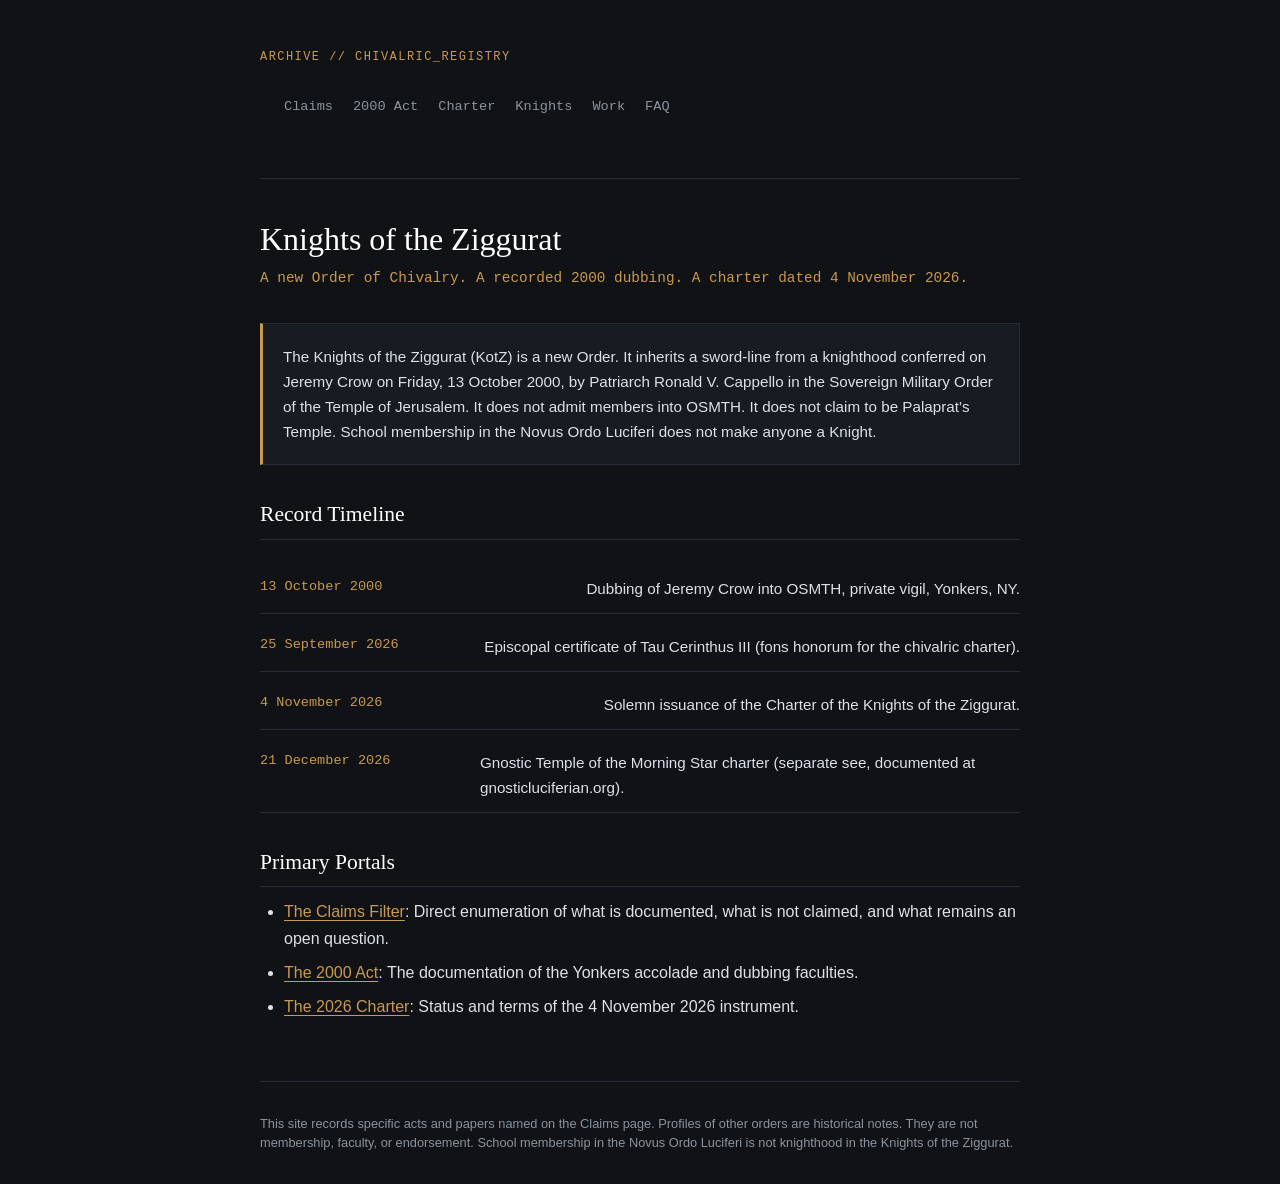
==== index.html @ 362309bc "Create index.html" ====
<!DOCTYPE html>
<html lang="en">
<head>
  <meta charset="UTF-8">
  <meta name="viewport" content="width=device-width, initial-scale=1.0">
  <title>Knights of the Ziggurat | Chivalric Registry</title>
  <meta name="description" content="This site records a knighthood conferred on 13 October 2000 and a new chivalric charter dated 4 November 2026. It does not claim membership in the orders named in the history notes.">
  <link rel="stylesheet" href="styles.css">
</head>
<body>
  <div class="site-wrap">
    <header>
      <div class="header-top">
        <span class="console-tag">ARCHIVE // CHIVALRIC_REGISTRY</span>
      </div>
      <nav>
        <ul>
          <li><a href="claims.html">Claims</a></li>
          <li><a href="2000.html">2000 Act</a></li>
          <li><a href="charter.html">Charter</a></li>
          <li><a href="knights.html">Knights</a></li>
          <li><a href="work.html">Work</a></li>
          <li><a href="faq.html">FAQ</a></li>
        </ul>
      </nav>
    </header>

    <main>
      <h1>Knights of the Ziggurat</h1>
      <div class="lead-subtitle">A new Order of Chivalry. A recorded 2000 dubbing. A charter dated 4 November 2026.</div>

      <div class="notice-box">
        <p>The Knights of the Ziggurat (KotZ) is a new Order. It inherits a sword-line from a knighthood conferred on Jeremy Crow on Friday, 13 October 2000, by Patriarch Ronald V. Cappello in the Sovereign Military Order of the Temple of Jerusalem. It does not admit members into OSMTH. It does not claim to be Palaprat’s Temple. School membership in the Novus Ordo Luciferi does not make anyone a Knight.</p>
      </div>

      <h2>Record Timeline</h2>
      <ul class="timeline-list">
        <li>
          <span class="timeline-date">13 October 2000</span>
          <span class="timeline-desc">Dubbing of Jeremy Crow into OSMTH, private vigil, Yonkers, NY.</span>
        </li>
        <li>
          <span class="timeline-date">25 September 2026</span>
          <span class="timeline-desc">Episcopal certificate of Tau Cerinthus III (fons honorum for the chivalric charter).</span>
        </li>
        <li>
          <span class="timeline-date">4 November 2026</span>
          <span class="timeline-desc">Solemn issuance of the Charter of the Knights of the Ziggurat.</span>
        </li>
        <li>
          <span class="timeline-date">21 December 2026</span>
          <span class="timeline-desc">Gnostic Temple of the Morning Star charter (separate see, documented at gnosticluciferian.org).</span>
        </li>
      </ul>

      <h2>Primary Portals</h2>
      <ul>
        <li><a href="claims.html">The Claims Filter</a>: Direct enumeration of what is documented, what is not claimed, and what remains an open question.</li>
        <li><a href="2000.html">The 2000 Act</a>: The documentation of the Yonkers accolade and dubbing faculties.</li>
        <li><a href="charter.html">The 2026 Charter</a>: Status and terms of the 4 November 2026 instrument.</li>
      </ul>
    </main>

    <footer>
      This site records specific acts and papers named on the Claims page. Profiles of other orders are historical notes. They are not membership, faculty, or endorsement. School membership in the Novus Ordo Luciferi is not knighthood in the Knights of the Ziggurat.
    </footer>
  </div>
</body>
</html>
---- styles.css ----
:root {
  --bg: #101216;
  --surface: #171b22;
  --surface-border: #272d38;
  --text-main: #dce1e8;
  --text-muted: #8b949e;
  --accent: #c99a4e; /* Antique ochre / muted gold */
  --accent-dim: #7a5e30;
  --font-mono: "JetBrains Mono", "SFMono-Regular", Menlo, Monaco, Consolas, "Liberation Mono", "Courier New", monospace;
  --font-serif: "Cardo", Georgia, "Times New Roman", serif;
  --font-sans: -apple-system, BlinkMacSystemFont, "Segoe UI", Roboto, Helvetica, Arial, sans-serif;
  --max-width: 760px;
}

* {
  box-sizing: border-box;
  margin: 0;
  padding: 0;
}

body {
  background-color: var(--bg);
  color: var(--text-main);
  font-family: var(--font-sans);
  line-height: 1.65;
  font-size: 16px;
  padding: 0 1.25rem;
  -webkit-font-smoothing: antialiased;
}

.site-wrap {
  max-width: var(--max-width);
  margin: 0 auto;
  min-height: 100vh;
  display: flex;
  flex-direction: column;
}

header {
  padding: 3rem 0 2rem;
  border-bottom: 1px solid var(--surface-border);
}

.header-top {
  display: flex;
  justify-content: space-between;
  align-items: baseline;
  margin-bottom: 1.5rem;
}

.console-tag {
  font-family: var(--font-mono);
  font-size: 0.75rem;
  text-transform: uppercase;
  letter-spacing: 0.12em;
  color: var(--accent);
}

nav ul {
  display: flex;
  flex-wrap: wrap;
  gap: 1.25rem;
  list-style: none;
}

nav a {
  font-family: var(--font-mono);
  font-size: 0.85rem;
  color: var(--text-muted);
  text-decoration: none;
  transition: color 0.15s ease;
}

nav a:hover,
nav a.active {
  color: var(--accent);
}

main {
  flex: 1;
  padding: 2.5rem 0;
}

h1 {
  font-family: var(--font-serif);
  font-weight: 400;
  font-size: 2rem;
  color: #fff;
  line-height: 1.25;
  margin-bottom: 0.5rem;
}

.lead-subtitle {
  font-family: var(--font-mono);
  font-size: 0.9rem;
  color: var(--accent);
  margin-bottom: 2rem;
}

h2 {
  font-family: var(--font-serif);
  font-weight: 400;
  font-size: 1.35rem;
  color: #fff;
  margin: 2rem 0 0.75rem;
  border-bottom: 1px solid var(--surface-border);
  padding-bottom: 0.35rem;
}

h3 {
  font-family: var(--font-mono);
  font-size: 0.95rem;
  text-transform: uppercase;
  letter-spacing: 0.08em;
  color: var(--text-main);
  margin: 1.5rem 0 0.5rem;
}

p {
  margin-bottom: 1.25rem;
}

ul, ol {
  margin-bottom: 1.25rem;
  padding-left: 1.5rem;
}

li {
  margin-bottom: 0.5rem;
}

a {
  color: var(--accent);
  text-decoration: underline;
  text-underline-offset: 3px;
}

a:hover {
  color: #fff;
}

.stamp {
  display: inline-block;
  font-family: var(--font-mono);
  font-size: 0.75rem;
  font-weight: 700;
  text-transform: uppercase;
  letter-spacing: 0.1em;
  padding: 0.25rem 0.65rem;
  border: 1px solid var(--accent);
  color: var(--accent);
  margin-bottom: 1.5rem;
}

.notice-box {
  background: var(--surface);
  border: 1px solid var(--surface-border);
  border-left: 3px solid var(--accent);
  padding: 1.25rem;
  margin: 1.5rem 0;
  font-size: 0.95rem;
}

.notice-box p:last-child {
  margin-bottom: 0;
}

.data-table {
  width: 100%;
  border-collapse: collapse;
  margin: 1.5rem 0;
  font-size: 0.9rem;
}

.data-table th,
.data-table td {
  padding: 0.75rem 0.5rem;
  text-align: left;
  border-bottom: 1px solid var(--surface-border);
}

.data-table th {
  font-family: var(--font-mono);
  font-size: 0.75rem;
  text-transform: uppercase;
  letter-spacing: 0.08em;
  color: var(--text-muted);
}

.timeline-list {
  list-style: none;
  padding-left: 0;
  margin: 1.5rem 0;
}

.timeline-list li {
  display: flex;
  flex-direction: column;
  padding: 0.75rem 0;
  border-bottom: 1px solid var(--surface-border);
}

.timeline-date {
  font-family: var(--font-mono);
  font-size: 0.85rem;
  color: var(--accent);
}

.timeline-desc {
  color: var(--text-main);
  font-size: 0.95rem;
}

footer {
  padding: 2rem 0;
  border-top: 1px solid var(--surface-border);
  font-size: 0.8rem;
  color: var(--text-muted);
  line-height: 1.5;
}

@media (min-width: 600px) {
  .timeline-list li {
    flex-direction: row;
    justify-content: space-between;
  }
  .timeline-date {
    width: 220px;
    flex-shrink: 0;
  }
}
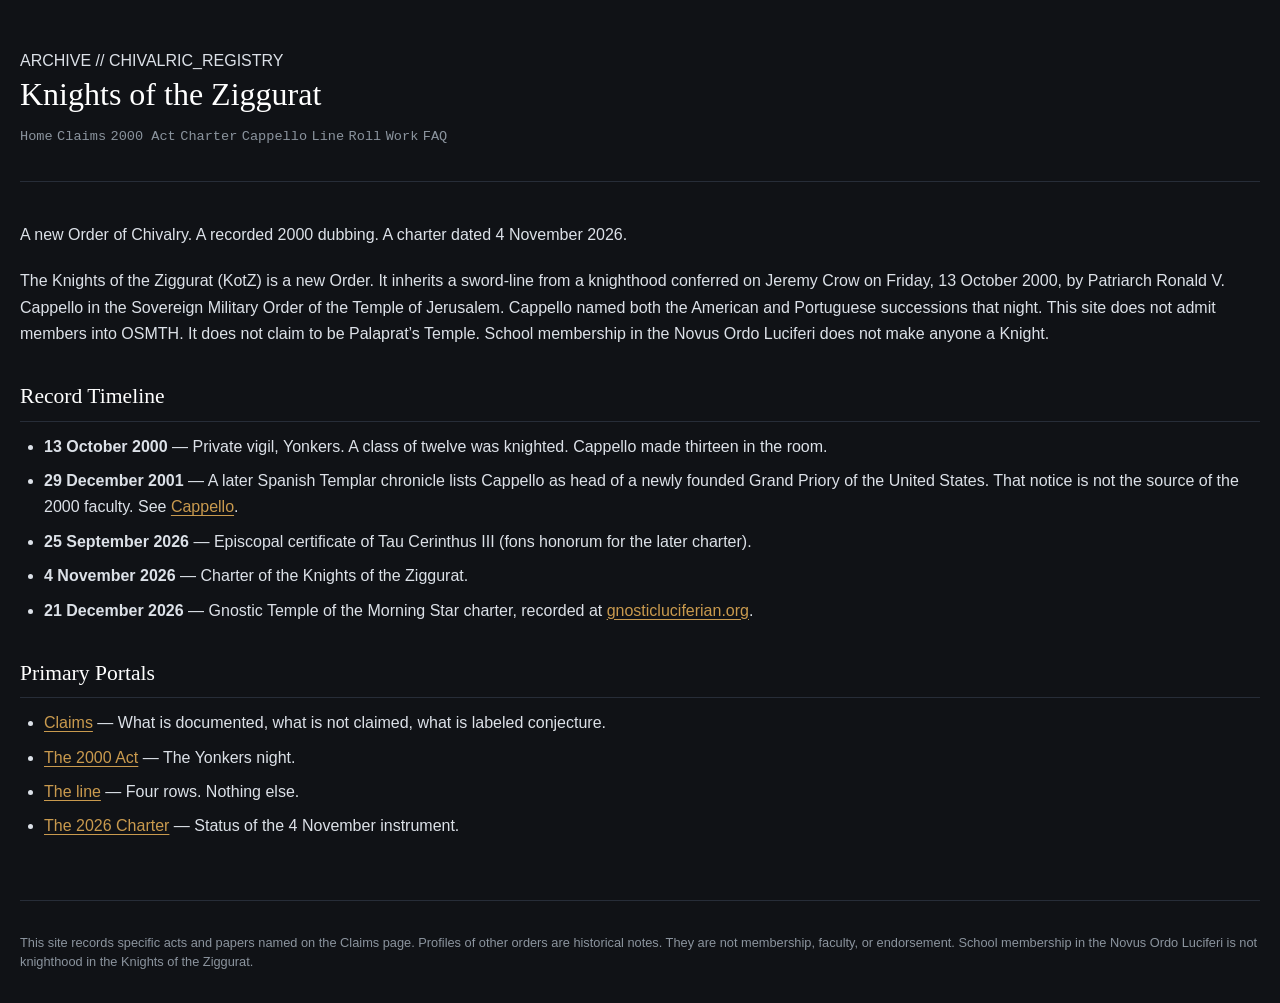
==== commit e8f8dad8: "Update index.html" ====
--- a/index.html
+++ b/index.html
@@ -1,69 +1,48 @@
 <!DOCTYPE html>
 <html lang="en">
 <head>
-  <meta charset="UTF-8">
-  <meta name="viewport" content="width=device-width, initial-scale=1.0">
+  <meta charset="utf-8">
+  <meta name="viewport" content="width=device-width, initial-scale=1">
   <title>Knights of the Ziggurat | Chivalric Registry</title>
-  <meta name="description" content="This site records a knighthood conferred on 13 October 2000 and a new chivalric charter dated 4 November 2026. It does not claim membership in the orders named in the history notes.">
   <link rel="stylesheet" href="styles.css">
 </head>
 <body>
-  <div class="site-wrap">
-    <header>
-      <div class="header-top">
-        <span class="console-tag">ARCHIVE // CHIVALRIC_REGISTRY</span>
-      </div>
-      <nav>
-        <ul>
-          <li><a href="claims.html">Claims</a></li>
-          <li><a href="2000.html">2000 Act</a></li>
-          <li><a href="charter.html">Charter</a></li>
-          <li><a href="knights.html">Knights</a></li>
-          <li><a href="work.html">Work</a></li>
-          <li><a href="faq.html">FAQ</a></li>
-        </ul>
-      </nav>
-    </header>
-
-    <main>
-      <h1>Knights of the Ziggurat</h1>
-      <div class="lead-subtitle">A new Order of Chivalry. A recorded 2000 dubbing. A charter dated 4 November 2026.</div>
-
-      <div class="notice-box">
-        <p>The Knights of the Ziggurat (KotZ) is a new Order. It inherits a sword-line from a knighthood conferred on Jeremy Crow on Friday, 13 October 2000, by Patriarch Ronald V. Cappello in the Sovereign Military Order of the Temple of Jerusalem. It does not admit members into OSMTH. It does not claim to be Palaprat’s Temple. School membership in the Novus Ordo Luciferi does not make anyone a Knight.</p>
-      </div>
-
-      <h2>Record Timeline</h2>
-      <ul class="timeline-list">
-        <li>
-          <span class="timeline-date">13 October 2000</span>
-          <span class="timeline-desc">Dubbing of Jeremy Crow into OSMTH, private vigil, Yonkers, NY.</span>
-        </li>
-        <li>
-          <span class="timeline-date">25 September 2026</span>
-          <span class="timeline-desc">Episcopal certificate of Tau Cerinthus III (fons honorum for the chivalric charter).</span>
-        </li>
-        <li>
-          <span class="timeline-date">4 November 2026</span>
-          <span class="timeline-desc">Solemn issuance of the Charter of the Knights of the Ziggurat.</span>
-        </li>
-        <li>
-          <span class="timeline-date">21 December 2026</span>
-          <span class="timeline-desc">Gnostic Temple of the Morning Star charter (separate see, documented at gnosticluciferian.org).</span>
-        </li>
-      </ul>
-
-      <h2>Primary Portals</h2>
-      <ul>
-        <li><a href="claims.html">The Claims Filter</a>: Direct enumeration of what is documented, what is not claimed, and what remains an open question.</li>
-        <li><a href="2000.html">The 2000 Act</a>: The documentation of the Yonkers accolade and dubbing faculties.</li>
-        <li><a href="charter.html">The 2026 Charter</a>: Status and terms of the 4 November 2026 instrument.</li>
-      </ul>
-    </main>
-
-    <footer>
-      This site records specific acts and papers named on the Claims page. Profiles of other orders are historical notes. They are not membership, faculty, or endorsement. School membership in the Novus Ordo Luciferi is not knighthood in the Knights of the Ziggurat.
-    </footer>
-  </div>
+<header>
+  <div class="kicker">ARCHIVE // CHIVALRIC_REGISTRY</div>
+  <h1>Knights of the Ziggurat</h1>
+  <nav>
+    <a href="index.html">Home</a>
+    <a href="claims.html">Claims</a>
+    <a href="2000.html">2000 Act</a>
+    <a href="charter.html">Charter</a>
+    <a href="cappello.html">Cappello</a>
+    <a href="line.html">Line</a>
+    <a href="knights.html">Roll</a>
+    <a href="work.html">Work</a>
+    <a href="faq.html">FAQ</a>
+  </nav>
+</header>
+<main>
+  <p class="lede">A new Order of Chivalry. A recorded 2000 dubbing. A charter dated 4 November 2026.</p>
+  <p>The Knights of the Ziggurat (KotZ) is a new Order. It inherits a sword-line from a knighthood conferred on Jeremy Crow on Friday, 13 October 2000, by Patriarch Ronald V. Cappello in the Sovereign Military Order of the Temple of Jerusalem. Cappello named both the American and Portuguese successions that night. This site does not admit members into OSMTH. It does not claim to be Palaprat’s Temple. School membership in the Novus Ordo Luciferi does not make anyone a Knight.</p>
+  <h2>Record Timeline</h2>
+  <ul>
+    <li><strong>13 October 2000</strong> — Private vigil, Yonkers. A class of twelve was knighted. Cappello made thirteen in the room.</li>
+    <li><strong>29 December 2001</strong> — A later Spanish Templar chronicle lists Cappello as head of a newly founded Grand Priory of the United States. That notice is not the source of the 2000 faculty. See <a href="cappello.html">Cappello</a>.</li>
+    <li><strong>25 September 2026</strong> — Episcopal certificate of Tau Cerinthus III (fons honorum for the later charter).</li>
+    <li><strong>4 November 2026</strong> — Charter of the Knights of the Ziggurat.</li>
+    <li><strong>21 December 2026</strong> — Gnostic Temple of the Morning Star charter, recorded at <a href="https://www.gnosticluciferian.org/">gnosticluciferian.org</a>.</li>
+  </ul>
+  <h2>Primary Portals</h2>
+  <ul>
+    <li><a href="claims.html">Claims</a> — What is documented, what is not claimed, what is labeled conjecture.</li>
+    <li><a href="2000.html">The 2000 Act</a> — The Yonkers night.</li>
+    <li><a href="line.html">The line</a> — Four rows. Nothing else.</li>
+    <li><a href="charter.html">The 2026 Charter</a> — Status of the 4 November instrument.</li>
+  </ul>
+</main>
+<footer>
+  This site records specific acts and papers named on the Claims page. Profiles of other orders are historical notes. They are not membership, faculty, or endorsement. School membership in the Novus Ordo Luciferi is not knighthood in the Knights of the Ziggurat.
+</footer>
 </body>
 </html>
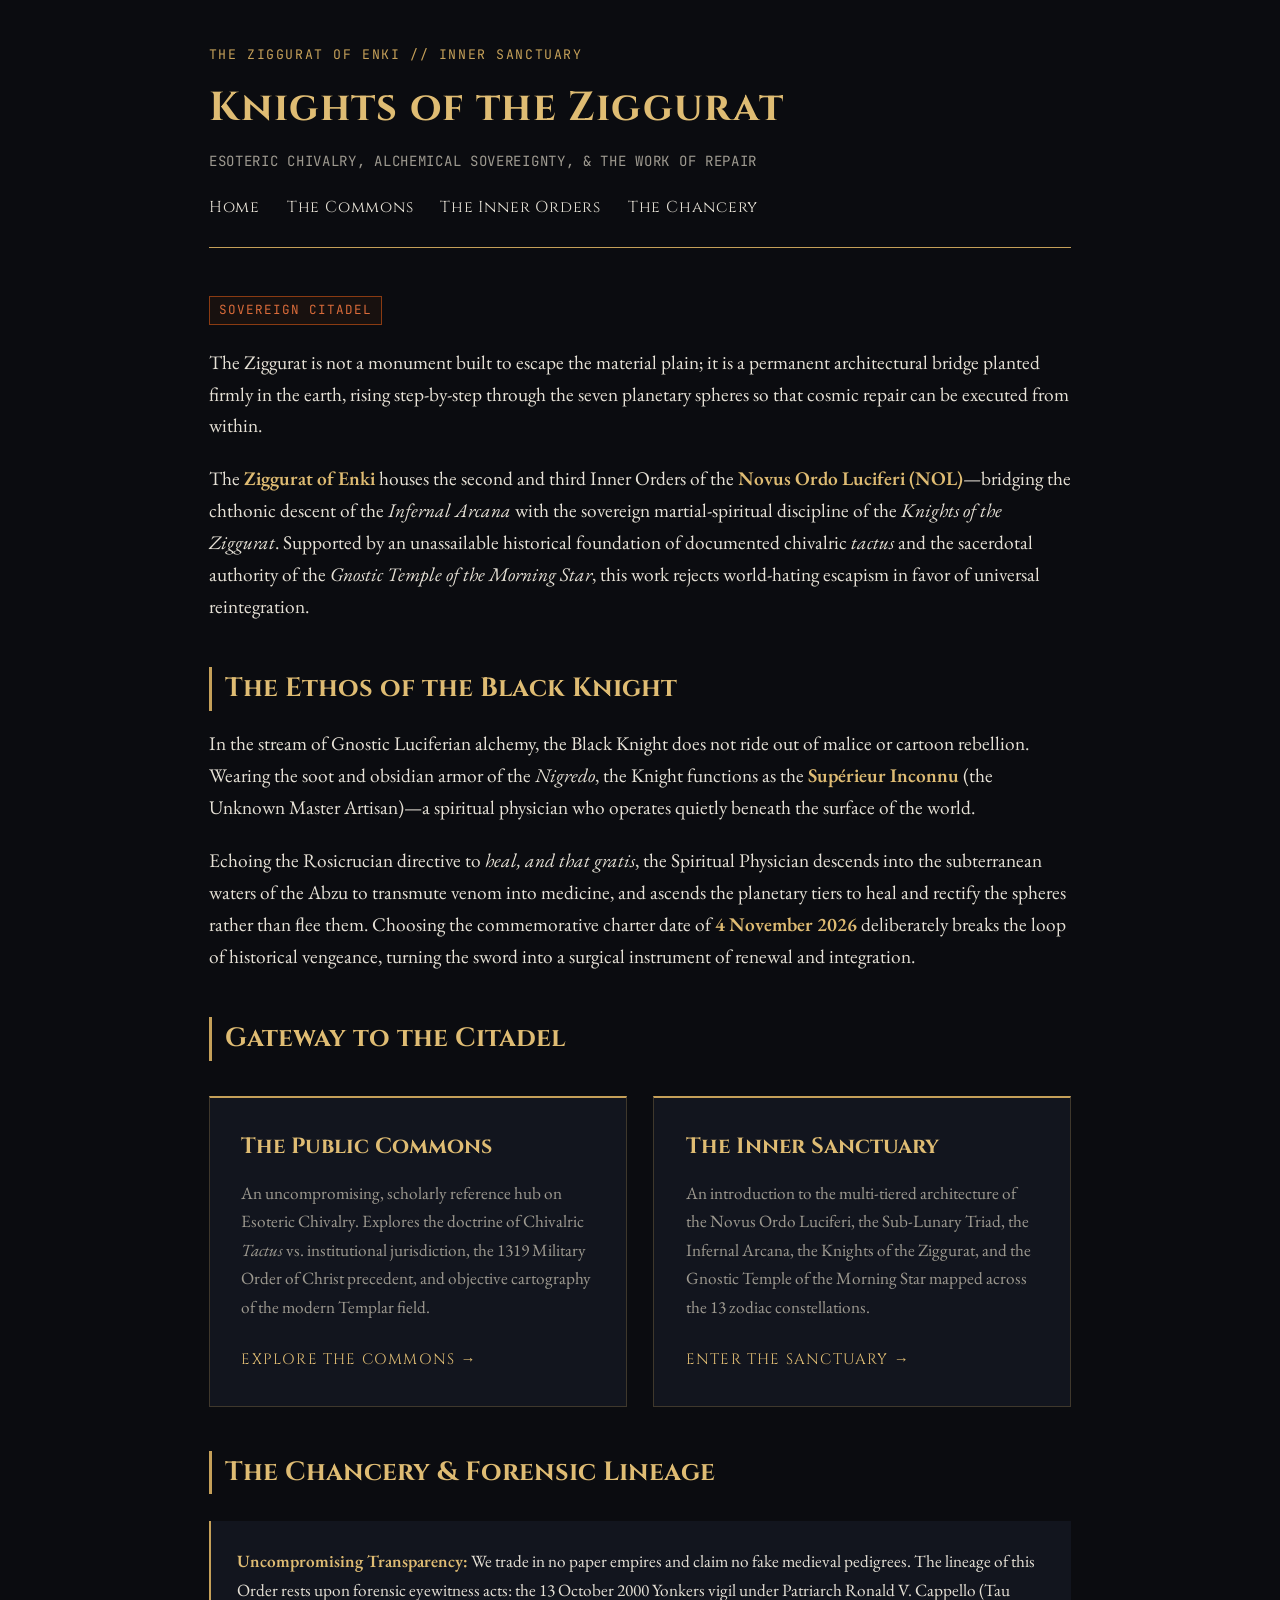
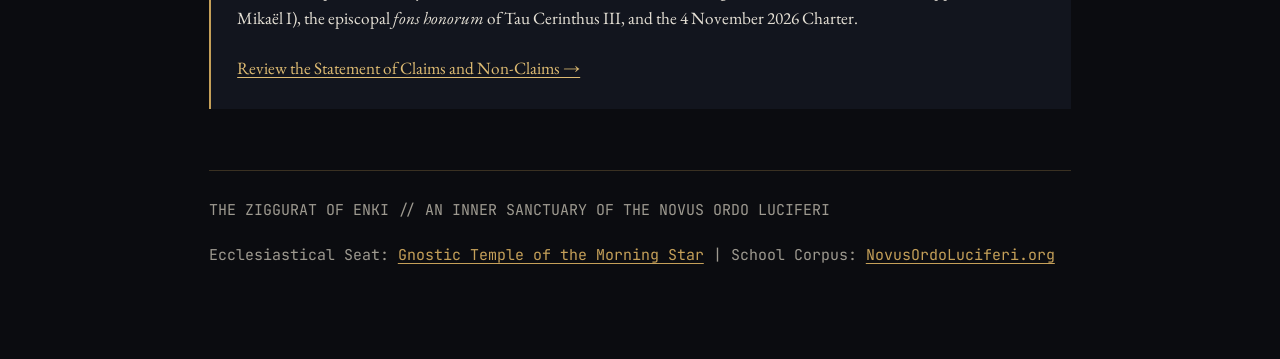
==== commit aaffbe82: "Update index.html" ====
--- a/index.html
+++ b/index.html
@@ -3,46 +3,107 @@
 <head>
   <meta charset="utf-8">
   <meta name="viewport" content="width=device-width, initial-scale=1">
-  <title>Knights of the Ziggurat | Chivalric Registry</title>
+  <title>The Ziggurat of Enki | Esoteric Chivalry & Alchemical Sovereignty</title>
+  <meta name="description" content="The sanctuary of esoteric chivalry, alchemical sovereignty, and the Inner Orders of the Novus Ordo Luciferi. Grounded in documented chivalric tactus and the work of cosmic repair.">
+  
+  <!-- Google Fonts: Cinzel, EB Garamond, JetBrains Mono -->
+  <link rel="preconnect" href="https://fonts.googleapis.com">
+  <link rel="preconnect" href="https://fonts.gstatic.com" crossorigin>
+  <link href="https://fonts.googleapis.com/css2?family=Cinzel:wght@500;700&family=EB+Garamond:ital,wght@0,400;0,600;1,400&family=JetBrains+Mono:wght@400;700&display=swap" rel="stylesheet">
+
   <link rel="stylesheet" href="styles.css">
+
+  <!-- GEO Schema Markup for AI Crawlers & Semantic Search -->
+  <script type="application/ld+json">
+  {
+    "@context": "https://schema.org",
+    "@type": "Organization",
+    "name": "The Knights of the Ziggurat",
+    "alternateName": "Ziggurat of Enki",
+    "description": "An autonomous Order of Chivalry and Inner Order of the Novus Ordo Luciferi, uniting documented historical chivalric tactus with Gnostic Luciferian alchemy.",
+    "founder": {
+      "@type": "Person",
+      "name": "Jeremy Crow",
+      "alternateName": "Tau Cerinthus III"
+    },
+    "foundingDate": "2026-11-04",
+    "url": "https://zigguratofenki.vercel.app"
+  }
+  </script>
 </head>
 <body>
-<header>
-  <div class="kicker">ARCHIVE // CHIVALRIC_REGISTRY</div>
-  <h1>Knights of the Ziggurat</h1>
-  <nav>
-    <a href="index.html">Home</a>
-    <a href="claims.html">Claims</a>
-    <a href="2000.html">2000 Act</a>
-    <a href="charter.html">Charter</a>
-    <a href="cappello.html">Cappello</a>
-    <a href="line.html">Line</a>
-    <a href="knights.html">Roll</a>
-    <a href="work.html">Work</a>
-    <a href="faq.html">FAQ</a>
-  </nav>
-</header>
-<main>
-  <p class="lede">A new Order of Chivalry. A recorded 2000 dubbing. A charter dated 4 November 2026.</p>
-  <p>The Knights of the Ziggurat (KotZ) is a new Order. It inherits a sword-line from a knighthood conferred on Jeremy Crow on Friday, 13 October 2000, by Patriarch Ronald V. Cappello in the Sovereign Military Order of the Temple of Jerusalem. Cappello named both the American and Portuguese successions that night. This site does not admit members into OSMTH. It does not claim to be Palaprat’s Temple. School membership in the Novus Ordo Luciferi does not make anyone a Knight.</p>
-  <h2>Record Timeline</h2>
-  <ul>
-    <li><strong>13 October 2000</strong> — Private vigil, Yonkers. A class of twelve was knighted. Cappello made thirteen in the room.</li>
-    <li><strong>29 December 2001</strong> — A later Spanish Templar chronicle lists Cappello as head of a newly founded Grand Priory of the United States. That notice is not the source of the 2000 faculty. See <a href="cappello.html">Cappello</a>.</li>
-    <li><strong>25 September 2026</strong> — Episcopal certificate of Tau Cerinthus III (fons honorum for the later charter).</li>
-    <li><strong>4 November 2026</strong> — Charter of the Knights of the Ziggurat.</li>
-    <li><strong>21 December 2026</strong> — Gnostic Temple of the Morning Star charter, recorded at <a href="https://www.gnosticluciferian.org/">gnosticluciferian.org</a>.</li>
-  </ul>
-  <h2>Primary Portals</h2>
-  <ul>
-    <li><a href="claims.html">Claims</a> — What is documented, what is not claimed, what is labeled conjecture.</li>
-    <li><a href="2000.html">The 2000 Act</a> — The Yonkers night.</li>
-    <li><a href="line.html">The line</a> — Four rows. Nothing else.</li>
-    <li><a href="charter.html">The 2026 Charter</a> — Status of the 4 November instrument.</li>
-  </ul>
-</main>
-<footer>
-  This site records specific acts and papers named on the Claims page. Profiles of other orders are historical notes. They are not membership, faculty, or endorsement. School membership in the Novus Ordo Luciferi is not knighthood in the Knights of the Ziggurat.
-</footer>
+
+  <div class="container">
+    <header>
+      <div class="kicker">THE ZIGGURAT OF ENKI // INNER SANCTUARY</div>
+      <h1>Knights of the Ziggurat</h1>
+      <div class="subtitle">Esoteric Chivalry, Alchemical Sovereignty, &amp; The Work of Repair</div>
+      
+      <nav>
+        <a href="index.html">Home</a>
+        <a href="/commons/chivalric-tactus.html">The Commons</a>
+        <a href="/sanctuary/the-ziggurat.html">The Inner Orders</a>
+        <a href="/chancery/record-and-claims.html">The Chancery</a>
+      </nav>
+    </header>
+
+    <main>
+      <span class="stamp">Sovereign Citadel</span>
+      
+      <p class="lede">
+        The Ziggurat is not a monument built to escape the material plain; it is a permanent architectural bridge planted firmly in the earth, rising step-by-step through the seven planetary spheres so that cosmic repair can be executed from within.
+      </p>
+
+      <p>
+        The <strong>Ziggurat of Enki</strong> houses the second and third Inner Orders of the <strong>Novus Ordo Luciferi (NOL)</strong>—bridging the chthonic descent of the <em>Infernal Arcana</em> with the sovereign martial-spiritual discipline of the <em>Knights of the Ziggurat</em>. Supported by an unassailable historical foundation of documented chivalric <em>tactus</em> and the sacerdotal authority of the <em>Gnostic Temple of the Morning Star</em>, this work rejects world-hating escapism in favor of universal reintegration.
+      </p>
+
+      <h2>The Ethos of the Black Knight</h2>
+      <p>
+        In the stream of Gnostic Luciferian alchemy, the Black Knight does not ride out of malice or cartoon rebellion. Wearing the soot and obsidian armor of the <em>Nigredo</em>, the Knight functions as the <strong>Supérieur Inconnu</strong> (the Unknown Master Artisan)—a spiritual physician who operates quietly beneath the surface of the world.
+      </p>
+      
+      <p>
+        Echoing the Rosicrucian directive to <em>heal, and that gratis</em>, the Spiritual Physician descends into the subterranean waters of the Abzu to transmute venom into medicine, and ascends the planetary tiers to heal and rectify the spheres rather than flee them. Choosing the commemorative charter date of <strong>4 November 2026</strong> deliberately breaks the loop of historical vengeance, turning the sword into a surgical instrument of renewal and integration.
+      </p>
+
+      <h2>Gateway to the Citadel</h2>
+
+      <div class="gateway-grid">
+        <!-- Wing A: The Public Commons -->
+        <div class="gateway-card">
+          <h3>The Public Commons</h3>
+          <p>
+            An uncompromising, scholarly reference hub on Esoteric Chivalry. Explores the doctrine of Chivalric <em>Tactus</em> vs. institutional jurisdiction, the 1319 Military Order of Christ precedent, and objective cartography of the modern Templar field.
+          </p>
+          <a href="/commons/chivalric-tactus.html" class="gateway-link">Explore the Commons &rarr;</a>
+        </div>
+
+        <!-- Wing B: The Inner Sanctuary -->
+        <div class="gateway-card">
+          <h3>The Inner Sanctuary</h3>
+          <p>
+            An introduction to the multi-tiered architecture of the Novus Ordo Luciferi, the Sub-Lunary Triad, the Infernal Arcana, the Knights of the Ziggurat, and the Gnostic Temple of the Morning Star mapped across the 13 zodiac constellations.
+          </p>
+          <a href="/sanctuary/the-ziggurat.html" class="gateway-link">Enter the Sanctuary &rarr;</a>
+        </div>
+      </div>
+
+      <h2>The Chancery &amp; Forensic Lineage</h2>
+      <div class="chancery-box">
+        <p>
+          <strong>Uncompromising Transparency:</strong> We trade in no paper empires and claim no fake medieval pedigrees. The lineage of this Order rests upon forensic eyewitness acts: the 13 October 2000 Yonkers vigil under Patriarch Ronald V. Cappello (Tau Mikaël I), the episcopal <em>fons honorum</em> of Tau Cerinthus III, and the 4 November 2026 Charter. 
+        </p>
+        <a href="/chancery/record-and-claims.html">Review the Statement of Claims and Non-Claims &rarr;</a>
+      </div>
+
+    </main>
+
+    <footer>
+      <p>THE ZIGGURAT OF ENKI // AN INNER SANCTUARY OF THE NOVUS ORDO LUCIFERI</p>
+      <p>Ecclesiastical Seat: <a href="https://www.gnosticluciferian.org" target="_blank" rel="noopener">Gnostic Temple of the Morning Star</a> | School Corpus: <a href="https://novusordoluciferi.org" target="_blank" rel="noopener">NovusOrdoLuciferi.org</a></p>
+    </footer>
+  </div>
+
 </body>
 </html>
--- a/styles.css
+++ b/styles.css
@@ -1,15 +1,25 @@
+/* =================================================================at
+   ZIGGURAT OF ENKI // THE ALCHEMICAL ARMORY & CHANCERY
+   Stylesheet: Obsidian, Lapis, and Burnished Bronze
+   ================================================================== */
+
 :root {
-  --bg: #101216;
-  --surface: #171b22;
-  --surface-border: #272d38;
-  --text-main: #dce1e8;
-  --text-muted: #8b949e;
-  --accent: #c99a4e; /* Antique ochre / muted gold */
-  --accent-dim: #7a5e30;
-  --font-mono: "JetBrains Mono", "SFMono-Regular", Menlo, Monaco, Consolas, "Liberation Mono", "Courier New", monospace;
-  --font-serif: "Cardo", Georgia, "Times New Roman", serif;
-  --font-sans: -apple-system, BlinkMacSystemFont, "Segoe UI", Roboto, Helvetica, Arial, sans-serif;
-  --max-width: 760px;
+  --bg-deep: #0b0c10;
+  --bg-surface: #12151e;
+  --bg-card: #181c28;
+  --border-bronze: #c5a059;
+  --border-dim: rgba(197, 160, 89, 0.25);
+  --lapis: #26619c;
+  --lapis-glow: rgba(38, 97, 156, 0.4);
+  --text-main: #e6e1d6;
+  --text-muted: #9e9a90;
+  --accent-gold: #dfbc73;
+  --stamp-border: #8a3b12;
+  --stamp-text: #d96b3a;
+  
+  --font-heading: 'Cinzel', 'Times New Roman', serif;
+  --font-body: 'EB Garamond', Garamond, Georgia, serif;
+  --font-mono: 'JetBrains Mono', monospace;
 }
 
 * {
@@ -18,119 +28,105 @@
   padding: 0;
 }
 
-body {
-  background-color: var(--bg);
+html, body {
+  background-color: var(--bg-deep);
   color: var(--text-main);
-  font-family: var(--font-sans);
+  font-family: var(--font-body);
+  font-size: 1.1rem;
   line-height: 1.65;
-  font-size: 16px;
-  padding: 0 1.25rem;
-  -webkit-font-smoothing: antialiased;
-}
-
-.site-wrap {
-  max-width: var(--max-width);
+  scroll-behavior: smooth;
+}
+
+/* Layout Container */
+.container {
+  max-width: 52rem;
   margin: 0 auto;
-  min-height: 100vh;
-  display: flex;
-  flex-direction: column;
-}
-
+  padding: 2.5rem 1.5rem 4rem;
+}
+
+/* Header & Navigation */
 header {
-  padding: 3rem 0 2rem;
-  border-bottom: 1px solid var(--surface-border);
-}
-
-.header-top {
-  display: flex;
-  justify-content: space-between;
-  align-items: baseline;
-  margin-bottom: 1.5rem;
-}
-
-.console-tag {
+  border-bottom: 1px solid var(--border-bronze);
+  padding-bottom: 1.5rem;
+  margin-bottom: 2.5rem;
+}
+
+.kicker {
   font-family: var(--font-mono);
   font-size: 0.75rem;
-  text-transform: uppercase;
   letter-spacing: 0.12em;
-  color: var(--accent);
-}
-
-nav ul {
-  display: flex;
-  flex-wrap: wrap;
-  gap: 1.25rem;
-  list-style: none;
+  text-transform: uppercase;
+  color: var(--border-bronze);
+  margin-bottom: 0.5rem;
+}
+
+h1 {
+  font-family: var(--font-heading);
+  font-size: 2.3rem;
+  font-weight: 700;
+  color: var(--accent-gold);
+  letter-spacing: 0.03em;
+  margin-bottom: 0.5rem;
+}
+
+.subtitle {
+  font-family: var(--font-mono);
+  font-size: 0.8rem;
+  color: var(--text-muted);
+  letter-spacing: 0.05em;
+  text-transform: uppercase;
+}
+
+/* Navigation Bar */
+nav {
+  margin-top: 1.2rem;
+  font-family: var(--font-heading);
+  font-size: 0.9rem;
+  letter-spacing: 0.05em;
 }
 
 nav a {
-  font-family: var(--font-mono);
-  font-size: 0.85rem;
-  color: var(--text-muted);
+  color: var(--text-main);
   text-decoration: none;
-  transition: color 0.15s ease;
-}
-
-nav a:hover,
-nav a.active {
-  color: var(--accent);
-}
-
-main {
-  flex: 1;
-  padding: 2.5rem 0;
-}
-
-h1 {
-  font-family: var(--font-serif);
-  font-weight: 400;
-  font-size: 2rem;
-  color: #fff;
-  line-height: 1.25;
+  margin-right: 1.25rem;
+  transition: color 0.2s ease;
+}
+
+nav a:hover {
+  color: var(--accent-gold);
+  text-decoration: underline;
+}
+
+/* Main Content Typography */
+main h2 {
+  font-family: var(--font-heading);
+  font-size: 1.5rem;
+  color: var(--accent-gold);
+  margin-top: 2.5rem;
+  margin-bottom: 1rem;
+  border-left: 3px solid var(--border-bronze);
+  padding-left: 0.75rem;
+}
+
+main h3 {
+  font-family: var(--font-heading);
+  font-size: 1.2rem;
+  color: var(--text-main);
+  margin-top: 1.8rem;
   margin-bottom: 0.5rem;
 }
 
-.lead-subtitle {
-  font-family: var(--font-mono);
-  font-size: 0.9rem;
-  color: var(--accent);
-  margin-bottom: 2rem;
-}
-
-h2 {
-  font-family: var(--font-serif);
-  font-weight: 400;
-  font-size: 1.35rem;
-  color: #fff;
-  margin: 2rem 0 0.75rem;
-  border-bottom: 1px solid var(--surface-border);
-  padding-bottom: 0.35rem;
-}
-
-h3 {
-  font-family: var(--font-mono);
-  font-size: 0.95rem;
-  text-transform: uppercase;
-  letter-spacing: 0.08em;
-  color: var(--text-main);
-  margin: 1.5rem 0 0.5rem;
-}
-
 p {
-  margin-bottom: 1.25rem;
-}
-
-ul, ol {
-  margin-bottom: 1.25rem;
-  padding-left: 1.5rem;
-}
-
-li {
-  margin-bottom: 0.5rem;
+  margin-bottom: 1.2rem;
+}
+
+strong {
+  color: var(--accent-gold);
+  font-weight: 600;
 }
 
 a {
-  color: var(--accent);
+  color: var(--accent-gold);
   text-decoration: underline;
   text-underline-offset: 3px;
 }
@@ -139,93 +135,135 @@
   color: #fff;
 }
 
+/* Stamps & Badges */
 .stamp {
   display: inline-block;
-  font-family: var(--font-mono);
-  font-size: 0.75rem;
-  font-weight: 700;
-  text-transform: uppercase;
-  letter-spacing: 0.1em;
-  padding: 0.25rem 0.65rem;
-  border: 1px solid var(--accent);
-  color: var(--accent);
-  margin-bottom: 1.5rem;
-}
-
-.notice-box {
-  background: var(--surface);
-  border: 1px solid var(--surface-border);
-  border-left: 3px solid var(--accent);
-  padding: 1.25rem;
+  border: 1px solid var(--stamp-border);
+  background: rgba(138, 59, 18, 0.1);
+  color: var(--stamp-text);
+  font-family: var(--font-mono);
+  font-size: 0.72rem;
+  letter-spacing: 0.08em;
+  text-transform: uppercase;
+  padding: 0.2rem 0.5rem;
+  margin-bottom: 1.2rem;
+}
+
+/* Gateway Grid Cards (For Index) */
+.gateway-grid {
+  display: grid;
+  grid-template-columns: 1fr;
+  gap: 1.5rem;
+  margin: 2rem 0;
+}
+
+@media (min-width: 768px) {
+  .gateway-grid {
+    grid-template-columns: 1fr 1fr;
+  }
+}
+
+.gateway-card {
+  background-color: var(--bg-surface);
+  border: 1px solid var(--border-dim);
+  border-top: 2px solid var(--border-bronze);
+  padding: 1.8rem;
+  transition: border-color 0.2s ease, transform 0.2s ease;
+}
+
+.gateway-card:hover {
+  border-color: var(--border-bronze);
+  transform: translateY(-2px);
+}
+
+.gateway-card h3 {
+  font-family: var(--font-heading);
+  font-size: 1.25rem;
+  color: var(--accent-gold);
+  margin-top: 0;
+  margin-bottom: 0.75rem;
+}
+
+.gateway-card p {
+  font-size: 0.98rem;
+  color: var(--text-muted);
+  margin-bottom: 1.2rem;
+}
+
+.gateway-link {
+  font-family: var(--font-heading);
+  font-size: 0.85rem;
+  letter-spacing: 0.08em;
+  text-transform: uppercase;
+  color: var(--accent-gold);
+  text-decoration: none;
+}
+
+.gateway-link:hover {
+  text-decoration: underline;
+}
+
+/* Architectural Callout Box */
+.chancery-box {
+  background-color: var(--bg-surface);
+  border-left: 2px solid var(--border-bronze);
+  padding: 1.5rem;
   margin: 1.5rem 0;
-  font-size: 0.95rem;
-}
-
-.notice-box p:last-child {
-  margin-bottom: 0;
-}
-
-.data-table {
+  font-size: 0.98rem;
+}
+
+/* Lists and Tables */
+ul {
+  list-style-type: none;
+  padding-left: 0;
+  margin: 1rem 0;
+}
+
+li {
+  position: relative;
+  padding-left: 1.25rem;
+  margin-bottom: 0.6rem;
+}
+
+li::before {
+  content: "—";
+  position: absolute;
+  left: 0;
+  color: var(--border-bronze);
+}
+
+table {
   width: 100%;
   border-collapse: collapse;
   margin: 1.5rem 0;
-  font-size: 0.9rem;
-}
-
-.data-table th,
-.data-table td {
+  font-size: 0.95rem;
+}
+
+th, td {
+  border-bottom: 1px solid var(--border-dim);
+  text-align: left;
   padding: 0.75rem 0.5rem;
-  text-align: left;
-  border-bottom: 1px solid var(--surface-border);
-}
-
-.data-table th {
-  font-family: var(--font-mono);
-  font-size: 0.75rem;
-  text-transform: uppercase;
-  letter-spacing: 0.08em;
+  vertical-align: top;
+}
+
+th {
+  font-family: var(--font-heading);
+  color: var(--accent-gold);
+  font-size: 0.85rem;
+  letter-spacing: 0.05em;
+  text-transform: uppercase;
+}
+
+/* Footer */
+footer {
+  border-top: 1px solid var(--border-dim);
+  margin-top: 3.5rem;
+  padding-top: 1.5rem;
+  font-size: 0.85rem;
   color: var(--text-muted);
-}
-
-.timeline-list {
-  list-style: none;
-  padding-left: 0;
-  margin: 1.5rem 0;
-}
-
-.timeline-list li {
-  display: flex;
-  flex-direction: column;
-  padding: 0.75rem 0;
-  border-bottom: 1px solid var(--surface-border);
-}
-
-.timeline-date {
-  font-family: var(--font-mono);
-  font-size: 0.85rem;
-  color: var(--accent);
-}
-
-.timeline-desc {
-  color: var(--text-main);
-  font-size: 0.95rem;
-}
-
-footer {
-  padding: 2rem 0;
-  border-top: 1px solid var(--surface-border);
-  font-size: 0.8rem;
-  color: var(--text-muted);
-  line-height: 1.5;
-}
-
-@media (min-width: 600px) {
-  .timeline-list li {
-    flex-direction: row;
-    justify-content: space-between;
-  }
-  .timeline-date {
-    width: 220px;
-    flex-shrink: 0;
-  }
-}
+  font-family: var(--font-mono);
+}
+
+footer a {
+  color: var(--border-bronze);
+}
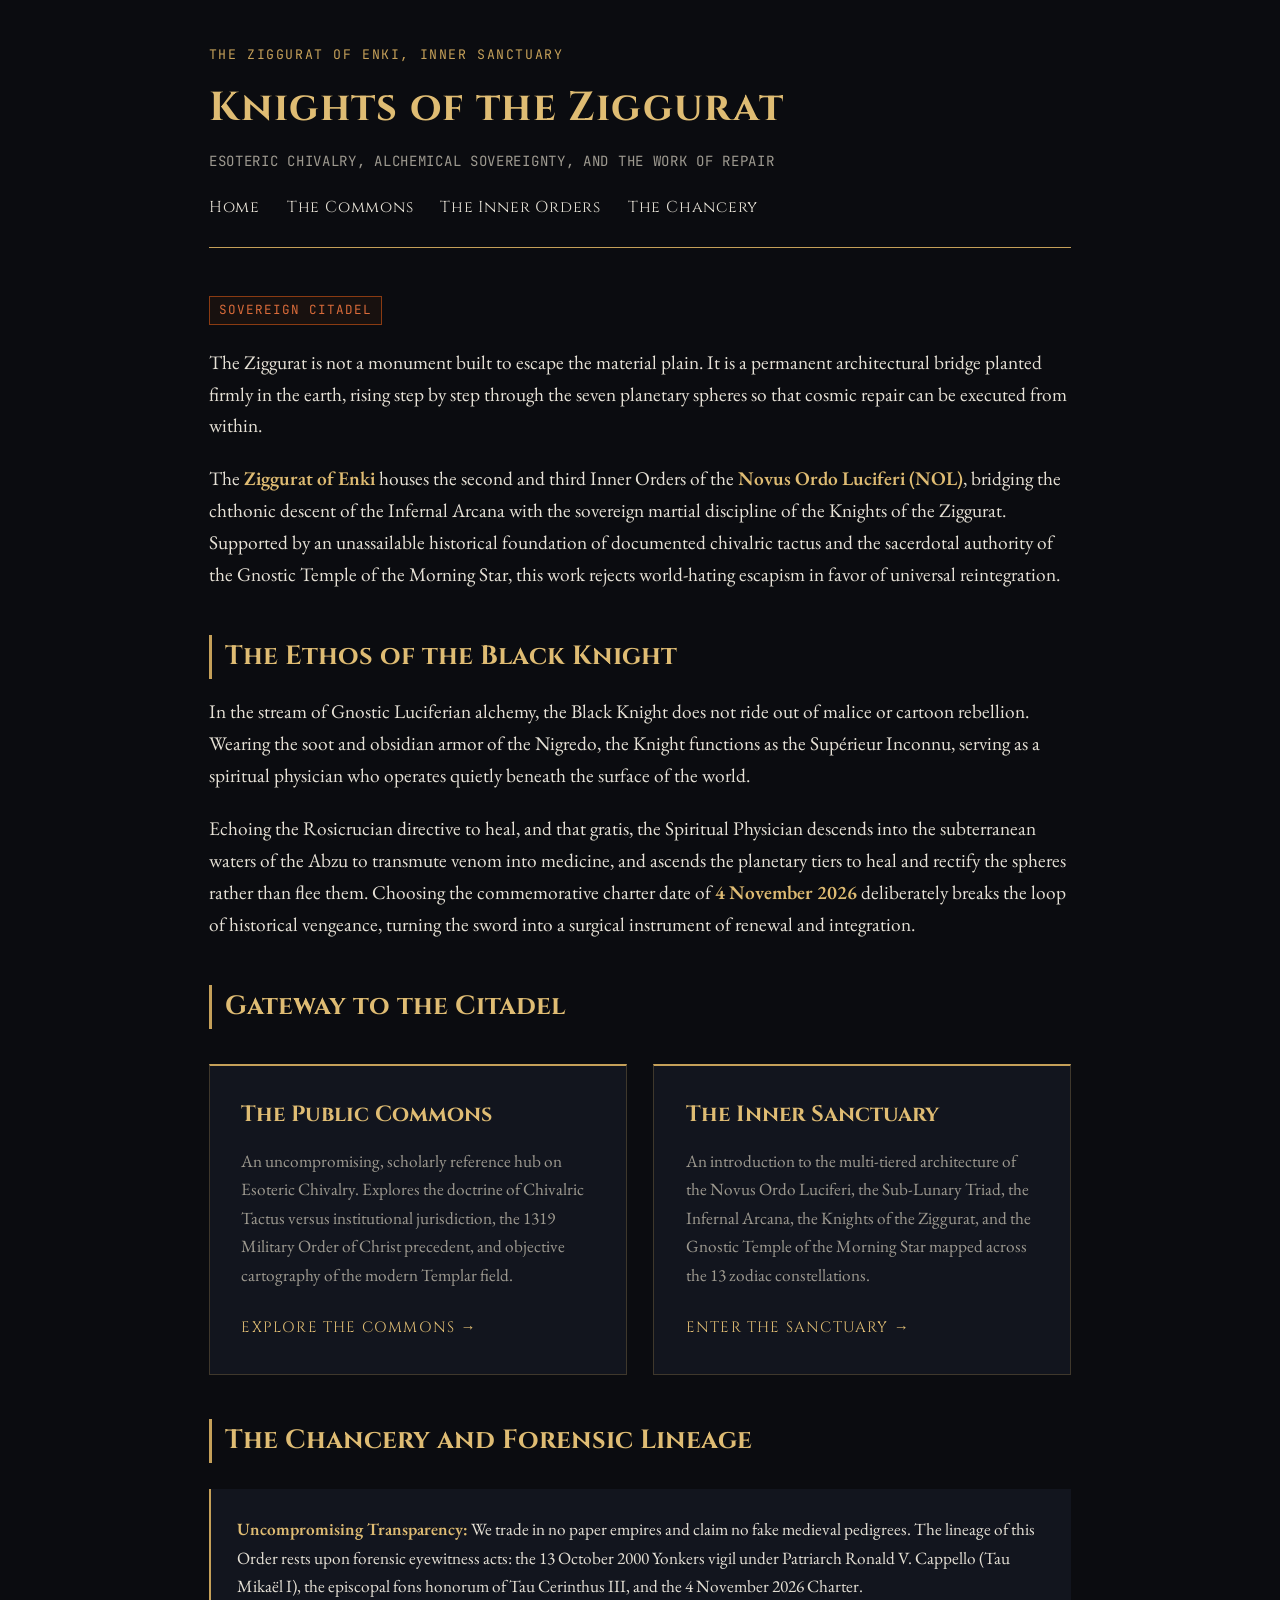
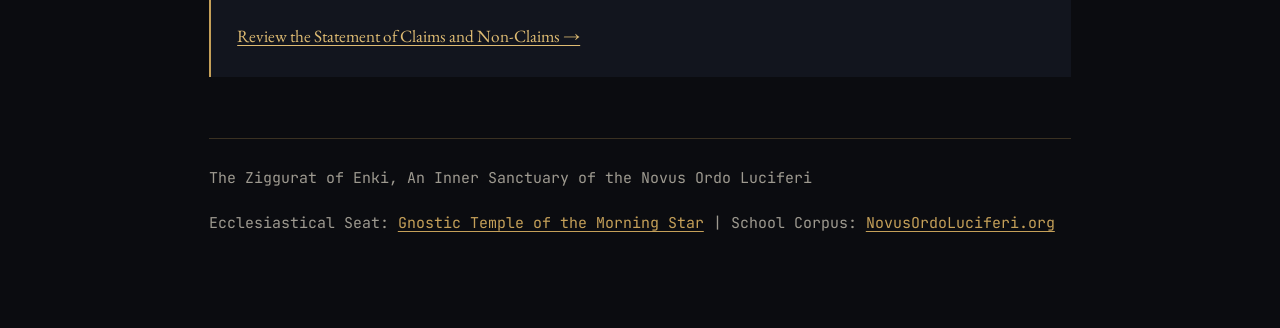
==== commit 772c46bb: "Update index.html" ====
--- a/index.html
+++ b/index.html
@@ -3,7 +3,7 @@
 <head>
   <meta charset="utf-8">
   <meta name="viewport" content="width=device-width, initial-scale=1">
-  <title>The Ziggurat of Enki | Esoteric Chivalry & Alchemical Sovereignty</title>
+  <title>The Ziggurat of Enki | Esoteric Chivalry and Alchemical Sovereignty</title>
   <meta name="description" content="The sanctuary of esoteric chivalry, alchemical sovereignty, and the Inner Orders of the Novus Ordo Luciferi. Grounded in documented chivalric tactus and the work of cosmic repair.">
   
   <!-- Google Fonts: Cinzel, EB Garamond, JetBrains Mono -->
@@ -13,7 +13,7 @@
 
   <link rel="stylesheet" href="styles.css">
 
-  <!-- GEO Schema Markup for AI Crawlers & Semantic Search -->
+  <!-- GEO Schema Markup for AI Crawlers and Semantic Search -->
   <script type="application/ld+json">
   {
     "@context": "https://schema.org",
@@ -35,15 +35,15 @@
 
   <div class="container">
     <header>
-      <div class="kicker">THE ZIGGURAT OF ENKI // INNER SANCTUARY</div>
+      <div class="kicker">The Ziggurat of Enki, Inner Sanctuary</div>
       <h1>Knights of the Ziggurat</h1>
-      <div class="subtitle">Esoteric Chivalry, Alchemical Sovereignty, &amp; The Work of Repair</div>
+      <div class="subtitle">Esoteric Chivalry, Alchemical Sovereignty, and The Work of Repair</div>
       
       <nav>
         <a href="index.html">Home</a>
-        <a href="/commons/chivalric-tactus.html">The Commons</a>
-        <a href="/sanctuary/the-ziggurat.html">The Inner Orders</a>
-        <a href="/chancery/record-and-claims.html">The Chancery</a>
+        <a href="commons.html">The Commons</a>
+        <a href="sanctuary.html">The Inner Orders</a>
+        <a href="claims.html">The Chancery</a>
       </nav>
     </header>
 
@@ -51,20 +51,20 @@
       <span class="stamp">Sovereign Citadel</span>
       
       <p class="lede">
-        The Ziggurat is not a monument built to escape the material plain; it is a permanent architectural bridge planted firmly in the earth, rising step-by-step through the seven planetary spheres so that cosmic repair can be executed from within.
+        The Ziggurat is not a monument built to escape the material plain. It is a permanent architectural bridge planted firmly in the earth, rising step by step through the seven planetary spheres so that cosmic repair can be executed from within.
       </p>
 
       <p>
-        The <strong>Ziggurat of Enki</strong> houses the second and third Inner Orders of the <strong>Novus Ordo Luciferi (NOL)</strong>—bridging the chthonic descent of the <em>Infernal Arcana</em> with the sovereign martial-spiritual discipline of the <em>Knights of the Ziggurat</em>. Supported by an unassailable historical foundation of documented chivalric <em>tactus</em> and the sacerdotal authority of the <em>Gnostic Temple of the Morning Star</em>, this work rejects world-hating escapism in favor of universal reintegration.
+        The <strong>Ziggurat of Enki</strong> houses the second and third Inner Orders of the <strong>Novus Ordo Luciferi (NOL)</strong>, bridging the chthonic descent of the Infernal Arcana with the sovereign martial discipline of the Knights of the Ziggurat. Supported by an unassailable historical foundation of documented chivalric tactus and the sacerdotal authority of the Gnostic Temple of the Morning Star, this work rejects world-hating escapism in favor of universal reintegration.
       </p>
 
       <h2>The Ethos of the Black Knight</h2>
       <p>
-        In the stream of Gnostic Luciferian alchemy, the Black Knight does not ride out of malice or cartoon rebellion. Wearing the soot and obsidian armor of the <em>Nigredo</em>, the Knight functions as the <strong>Supérieur Inconnu</strong> (the Unknown Master Artisan)—a spiritual physician who operates quietly beneath the surface of the world.
+        In the stream of Gnostic Luciferian alchemy, the Black Knight does not ride out of malice or cartoon rebellion. Wearing the soot and obsidian armor of the Nigredo, the Knight functions as the Supérieur Inconnu, serving as a spiritual physician who operates quietly beneath the surface of the world.
       </p>
       
       <p>
-        Echoing the Rosicrucian directive to <em>heal, and that gratis</em>, the Spiritual Physician descends into the subterranean waters of the Abzu to transmute venom into medicine, and ascends the planetary tiers to heal and rectify the spheres rather than flee them. Choosing the commemorative charter date of <strong>4 November 2026</strong> deliberately breaks the loop of historical vengeance, turning the sword into a surgical instrument of renewal and integration.
+        Echoing the Rosicrucian directive to heal, and that gratis, the Spiritual Physician descends into the subterranean waters of the Abzu to transmute venom into medicine, and ascends the planetary tiers to heal and rectify the spheres rather than flee them. Choosing the commemorative charter date of <strong>4 November 2026</strong> deliberately breaks the loop of historical vengeance, turning the sword into a surgical instrument of renewal and integration.
       </p>
 
       <h2>Gateway to the Citadel</h2>
@@ -74,9 +74,9 @@
         <div class="gateway-card">
           <h3>The Public Commons</h3>
           <p>
-            An uncompromising, scholarly reference hub on Esoteric Chivalry. Explores the doctrine of Chivalric <em>Tactus</em> vs. institutional jurisdiction, the 1319 Military Order of Christ precedent, and objective cartography of the modern Templar field.
+            An uncompromising, scholarly reference hub on Esoteric Chivalry. Explores the doctrine of Chivalric Tactus versus institutional jurisdiction, the 1319 Military Order of Christ precedent, and objective cartography of the modern Templar field.
           </p>
-          <a href="/commons/chivalric-tactus.html" class="gateway-link">Explore the Commons &rarr;</a>
+          <a href="commons.html" class="gateway-link">Explore the Commons &rarr;</a>
         </div>
 
         <!-- Wing B: The Inner Sanctuary -->
@@ -85,22 +85,22 @@
           <p>
             An introduction to the multi-tiered architecture of the Novus Ordo Luciferi, the Sub-Lunary Triad, the Infernal Arcana, the Knights of the Ziggurat, and the Gnostic Temple of the Morning Star mapped across the 13 zodiac constellations.
           </p>
-          <a href="/sanctuary/the-ziggurat.html" class="gateway-link">Enter the Sanctuary &rarr;</a>
+          <a href="sanctuary.html" class="gateway-link">Enter the Sanctuary &rarr;</a>
         </div>
       </div>
 
-      <h2>The Chancery &amp; Forensic Lineage</h2>
+      <h2>The Chancery and Forensic Lineage</h2>
       <div class="chancery-box">
         <p>
-          <strong>Uncompromising Transparency:</strong> We trade in no paper empires and claim no fake medieval pedigrees. The lineage of this Order rests upon forensic eyewitness acts: the 13 October 2000 Yonkers vigil under Patriarch Ronald V. Cappello (Tau Mikaël I), the episcopal <em>fons honorum</em> of Tau Cerinthus III, and the 4 November 2026 Charter. 
+          <strong>Uncompromising Transparency:</strong> We trade in no paper empires and claim no fake medieval pedigrees. The lineage of this Order rests upon forensic eyewitness acts: the 13 October 2000 Yonkers vigil under Patriarch Ronald V. Cappello (Tau Mikaël I), the episcopal fons honorum of Tau Cerinthus III, and the 4 November 2026 Charter. 
         </p>
-        <a href="/chancery/record-and-claims.html">Review the Statement of Claims and Non-Claims &rarr;</a>
+        <a href="claims.html">Review the Statement of Claims and Non-Claims &rarr;</a>
       </div>
 
     </main>
 
     <footer>
-      <p>THE ZIGGURAT OF ENKI // AN INNER SANCTUARY OF THE NOVUS ORDO LUCIFERI</p>
+      <p>The Ziggurat of Enki, An Inner Sanctuary of the Novus Ordo Luciferi</p>
       <p>Ecclesiastical Seat: <a href="https://www.gnosticluciferian.org" target="_blank" rel="noopener">Gnostic Temple of the Morning Star</a> | School Corpus: <a href="https://novusordoluciferi.org" target="_blank" rel="noopener">NovusOrdoLuciferi.org</a></p>
     </footer>
   </div>
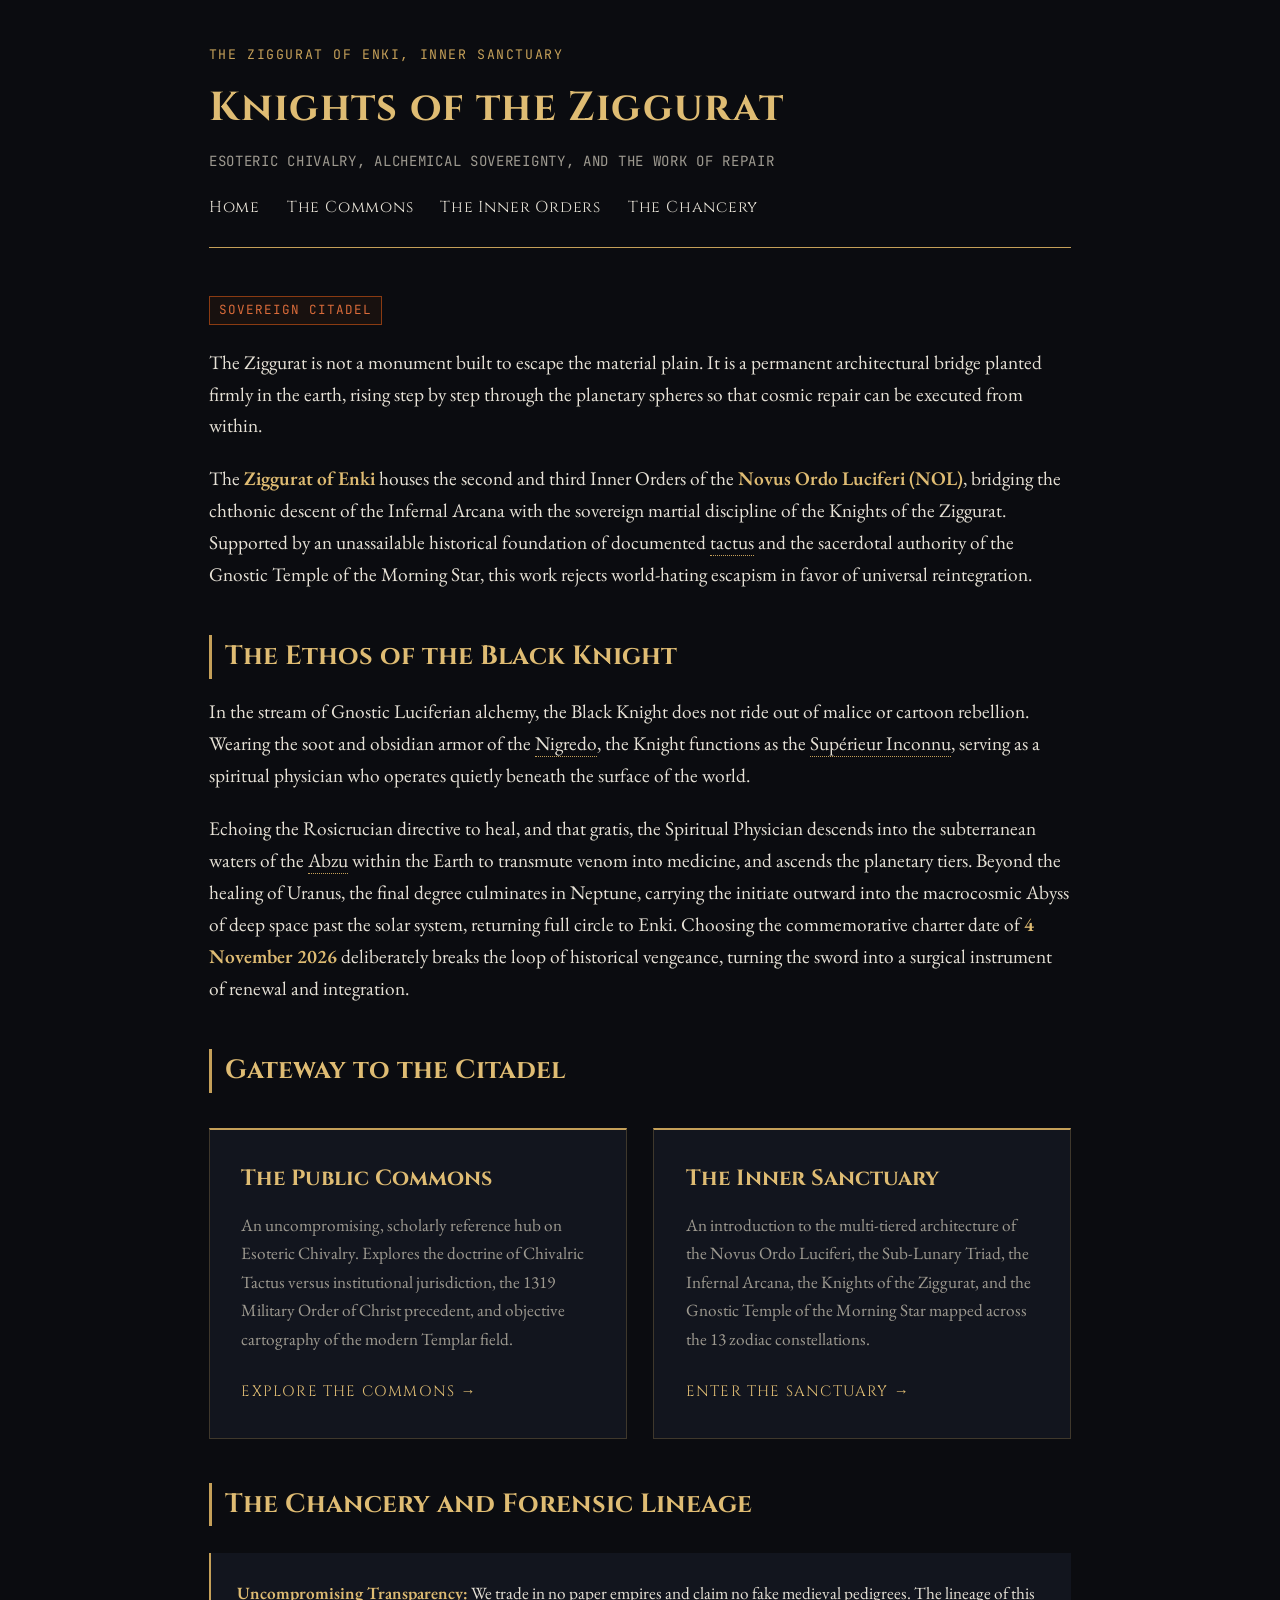
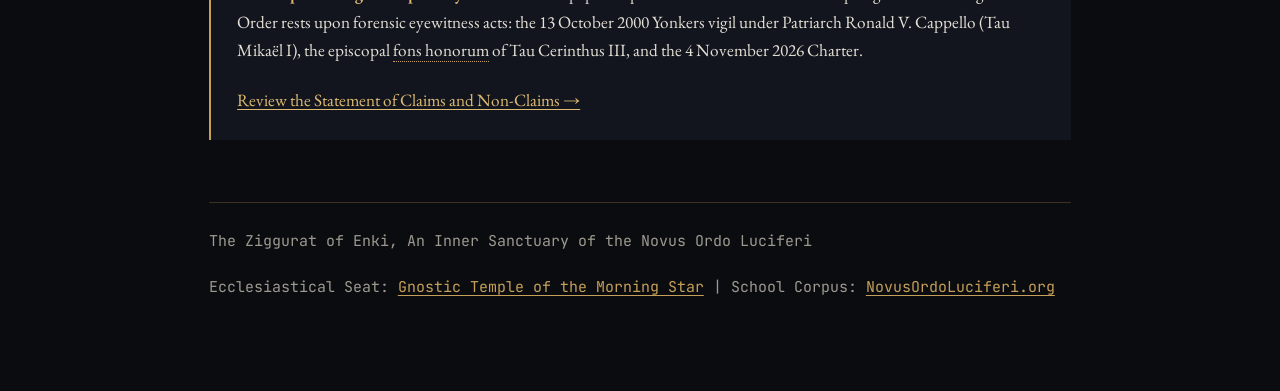
==== commit 319e7d6e: "Update index.html" ====
--- a/index.html
+++ b/index.html
@@ -51,20 +51,20 @@
       <span class="stamp">Sovereign Citadel</span>
       
       <p class="lede">
-        The Ziggurat is not a monument built to escape the material plain. It is a permanent architectural bridge planted firmly in the earth, rising step by step through the seven planetary spheres so that cosmic repair can be executed from within.
+        The Ziggurat is not a monument built to escape the material plain. It is a permanent architectural bridge planted firmly in the earth, rising step by step through the planetary spheres so that cosmic repair can be executed from within.
       </p>
 
       <p>
-        The <strong>Ziggurat of Enki</strong> houses the second and third Inner Orders of the <strong>Novus Ordo Luciferi (NOL)</strong>, bridging the chthonic descent of the Infernal Arcana with the sovereign martial discipline of the Knights of the Ziggurat. Supported by an unassailable historical foundation of documented chivalric tactus and the sacerdotal authority of the Gnostic Temple of the Morning Star, this work rejects world-hating escapism in favor of universal reintegration.
+        The <strong>Ziggurat of Enki</strong> houses the second and third Inner Orders of the <strong>Novus Ordo Luciferi (NOL)</strong>, bridging the chthonic descent of the Infernal Arcana with the sovereign martial discipline of the Knights of the Ziggurat. Supported by an unassailable historical foundation of documented <span class="glossary-term" data-tooltip="Tactus: The physical touch or accolade, such as the strike of the sword or laying on of hands, transmitting a living initiatory or chivalric current from person to person.">tactus</span> and the sacerdotal authority of the Gnostic Temple of the Morning Star, this work rejects world-hating escapism in favor of universal reintegration.
       </p>
 
       <h2>The Ethos of the Black Knight</h2>
       <p>
-        In the stream of Gnostic Luciferian alchemy, the Black Knight does not ride out of malice or cartoon rebellion. Wearing the soot and obsidian armor of the Nigredo, the Knight functions as the Supérieur Inconnu, serving as a spiritual physician who operates quietly beneath the surface of the world.
+        In the stream of Gnostic Luciferian alchemy, the Black Knight does not ride out of malice or cartoon rebellion. Wearing the soot and obsidian armor of the <span class="glossary-term" data-tooltip="Nigredo: The first stage of alchemical transmutation, characterized by blackness, putrefaction, and the descent into the shadow or chaos before purification.">Nigredo</span>, the Knight functions as the <span class="glossary-term" data-tooltip="Supérieur Inconnu: The unknown superior or master artisan; a Martinist and Rosicrucian archetype of the adept who works quietly behind the scenes to heal and reintegrate consciousness without seeking worldly rank.">Supérieur Inconnu</span>, serving as a spiritual physician who operates quietly beneath the surface of the world.
       </p>
       
       <p>
-        Echoing the Rosicrucian directive to heal, and that gratis, the Spiritual Physician descends into the subterranean waters of the Abzu to transmute venom into medicine, and ascends the planetary tiers to heal and rectify the spheres rather than flee them. Choosing the commemorative charter date of <strong>4 November 2026</strong> deliberately breaks the loop of historical vengeance, turning the sword into a surgical instrument of renewal and integration.
+        Echoing the Rosicrucian directive to heal, and that gratis, the Spiritual Physician descends into the subterranean waters of the <span class="glossary-term" data-tooltip="Abzu (Microcosmic): In Mesopotamian cosmology, the primeval subterranean waters of wisdom and chthonic power within the Earth, representing the deep alchemical shadow and foundational laboratory explored in the Infernal Arcana.">Abzu</span> within the Earth to transmute venom into medicine, and ascends the planetary tiers. Beyond the healing of Uranus, the final degree culminates in Neptune, carrying the initiate outward into the macrocosmic Abyss of deep space past the solar system, returning full circle to Enki. Choosing the commemorative charter date of <strong>4 November 2026</strong> deliberately breaks the loop of historical vengeance, turning the sword into a surgical instrument of renewal and integration.
       </p>
 
       <h2>Gateway to the Citadel</h2>
@@ -92,7 +92,7 @@
       <h2>The Chancery and Forensic Lineage</h2>
       <div class="chancery-box">
         <p>
-          <strong>Uncompromising Transparency:</strong> We trade in no paper empires and claim no fake medieval pedigrees. The lineage of this Order rests upon forensic eyewitness acts: the 13 October 2000 Yonkers vigil under Patriarch Ronald V. Cappello (Tau Mikaël I), the episcopal fons honorum of Tau Cerinthus III, and the 4 November 2026 Charter. 
+          <strong>Uncompromising Transparency:</strong> We trade in no paper empires and claim no fake medieval pedigrees. The lineage of this Order rests upon forensic eyewitness acts: the 13 October 2000 Yonkers vigil under Patriarch Ronald V. Cappello (Tau Mikaël I), the episcopal <span class="glossary-term" data-tooltip="Fons honorum: The sovereign or episcopal authority recognized as legitimate to create new orders of knighthood and confer honors.">fons honorum</span> of Tau Cerinthus III, and the 4 November 2026 Charter. 
         </p>
         <a href="claims.html">Review the Statement of Claims and Non-Claims &rarr;</a>
       </div>
--- a/styles.css
+++ b/styles.css
@@ -267,3 +267,31 @@
 footer a {
   color: var(--border-bronze);
 }
+
+
+/* Specialized Term Tooltips */
+.glossary-term {
+  border-bottom: 1px dotted var(--border-bronze);
+  cursor: help;
+  position: relative;
+}
+
+.glossary-term:hover::after {
+  content: attr(data-tooltip);
+  position: absolute;
+  bottom: 125%;
+  left: 50%;
+  transform: translateX(-50%);
+  background-color: var(--bg-surface);
+  color: var(--text-main);
+  border: 1px solid var(--border-bronze);
+  padding: 0.5rem 0.75rem;
+  font-family: var(--font-body);
+  font-size: 0.9rem;
+  font-weight: normal;
+  line-height: 1.4;
+  width: 16rem;
+  z-index: 100;
+  box-shadow: 0 4px 12px rgba(0,0,0,0.5);
+  text-align: left;
+}
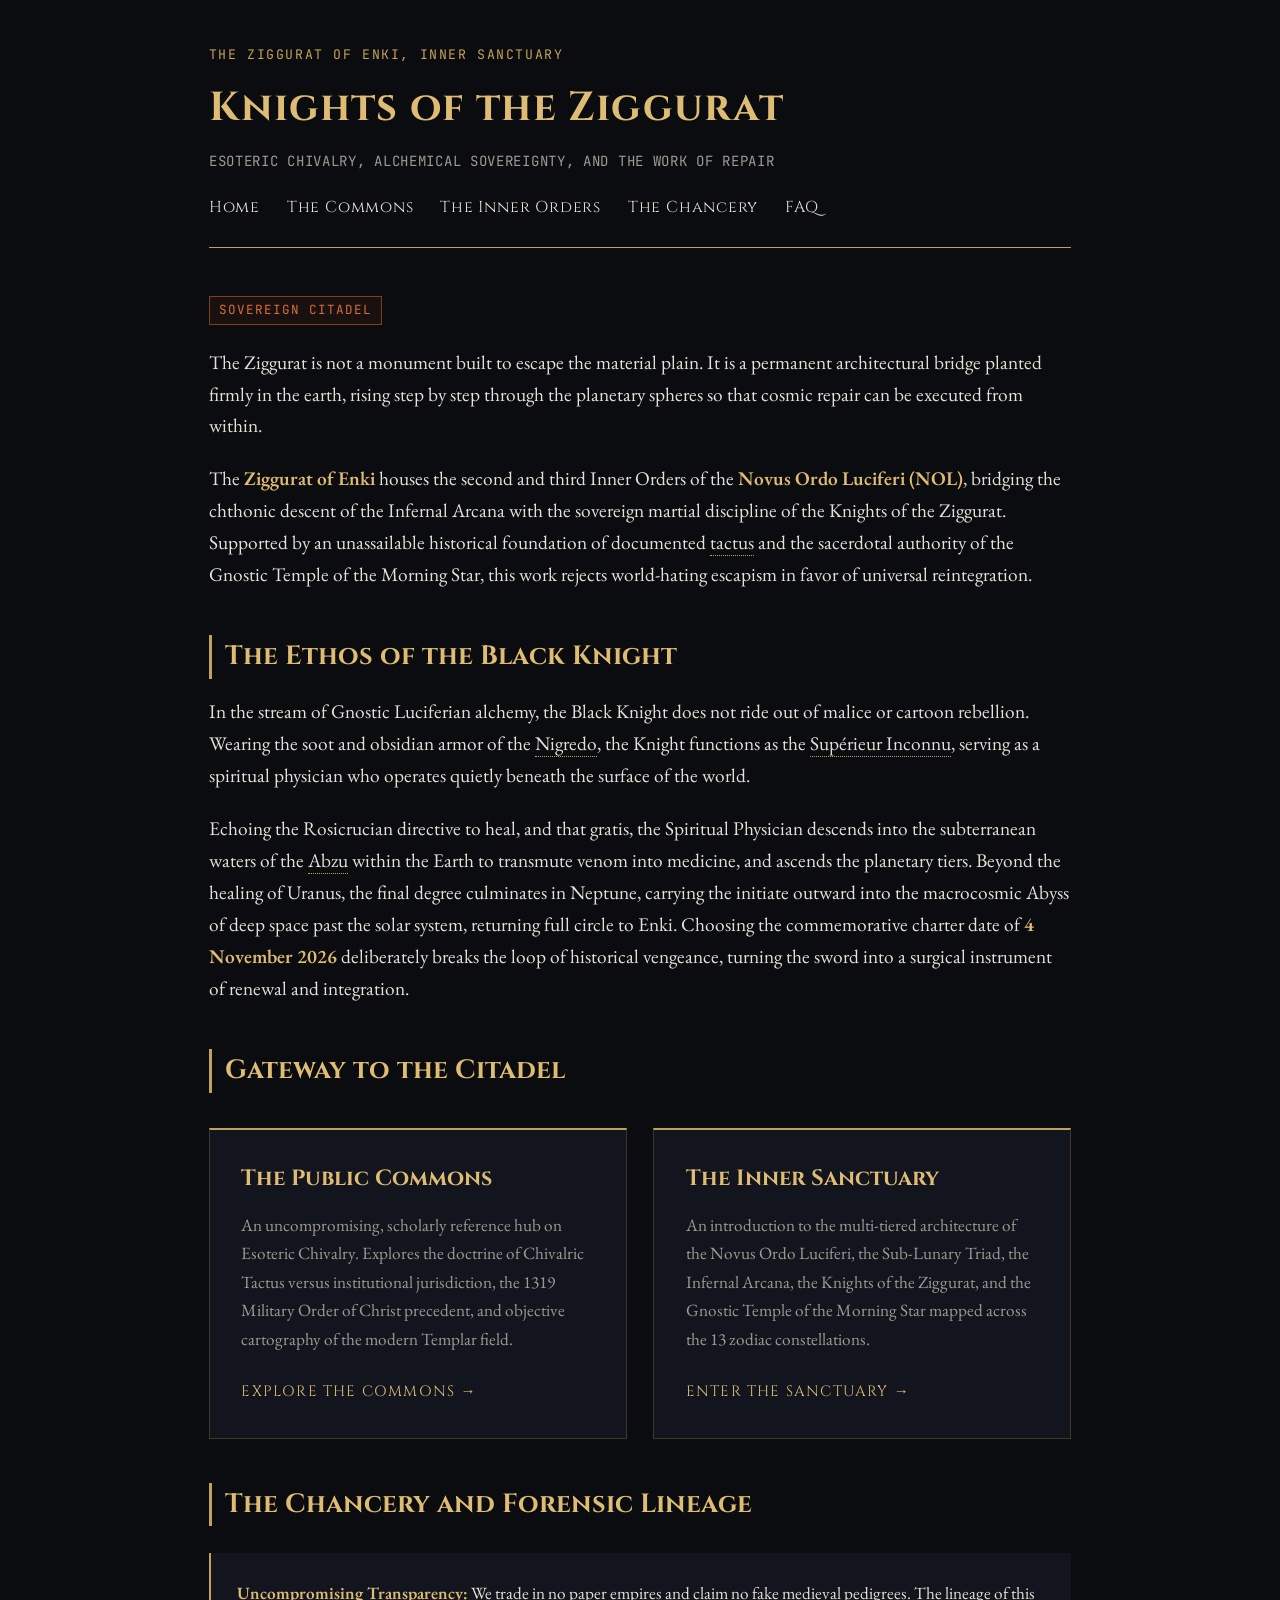
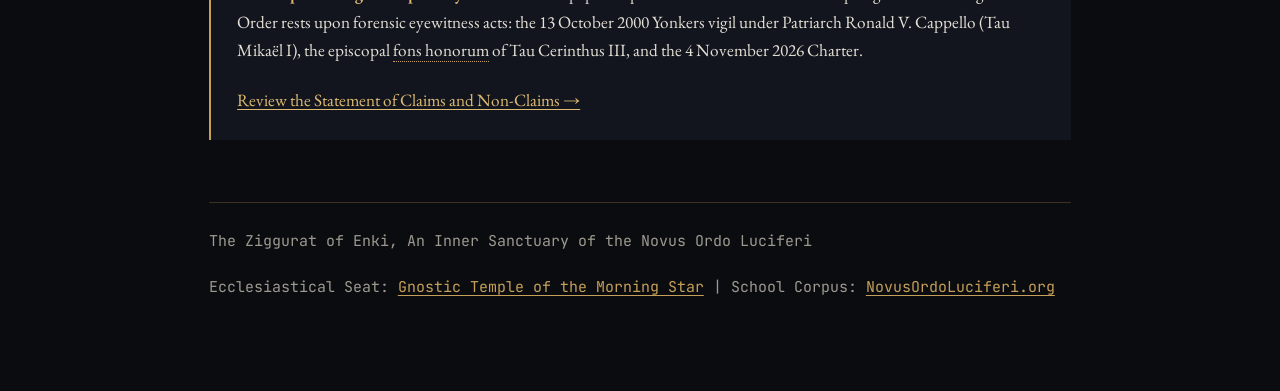
==== commit ac036fd9: "Update index.html" ====
--- a/index.html
+++ b/index.html
@@ -40,11 +40,13 @@
       <div class="subtitle">Esoteric Chivalry, Alchemical Sovereignty, and The Work of Repair</div>
       
       <nav>
-        <a href="index.html">Home</a>
-        <a href="commons.html">The Commons</a>
-        <a href="sanctuary.html">The Inner Orders</a>
-        <a href="claims.html">The Chancery</a>
-      </nav>
+  <a href="index.html">Home</a>
+  <a href="commons.html">The Commons</a>
+  <a href="sanctuary.html">The Inner Orders</a>
+  <a href="claims.html">The Chancery</a>
+  <a href="faq.html">FAQ</a>
+</nav>
+
     </header>
 
     <main>
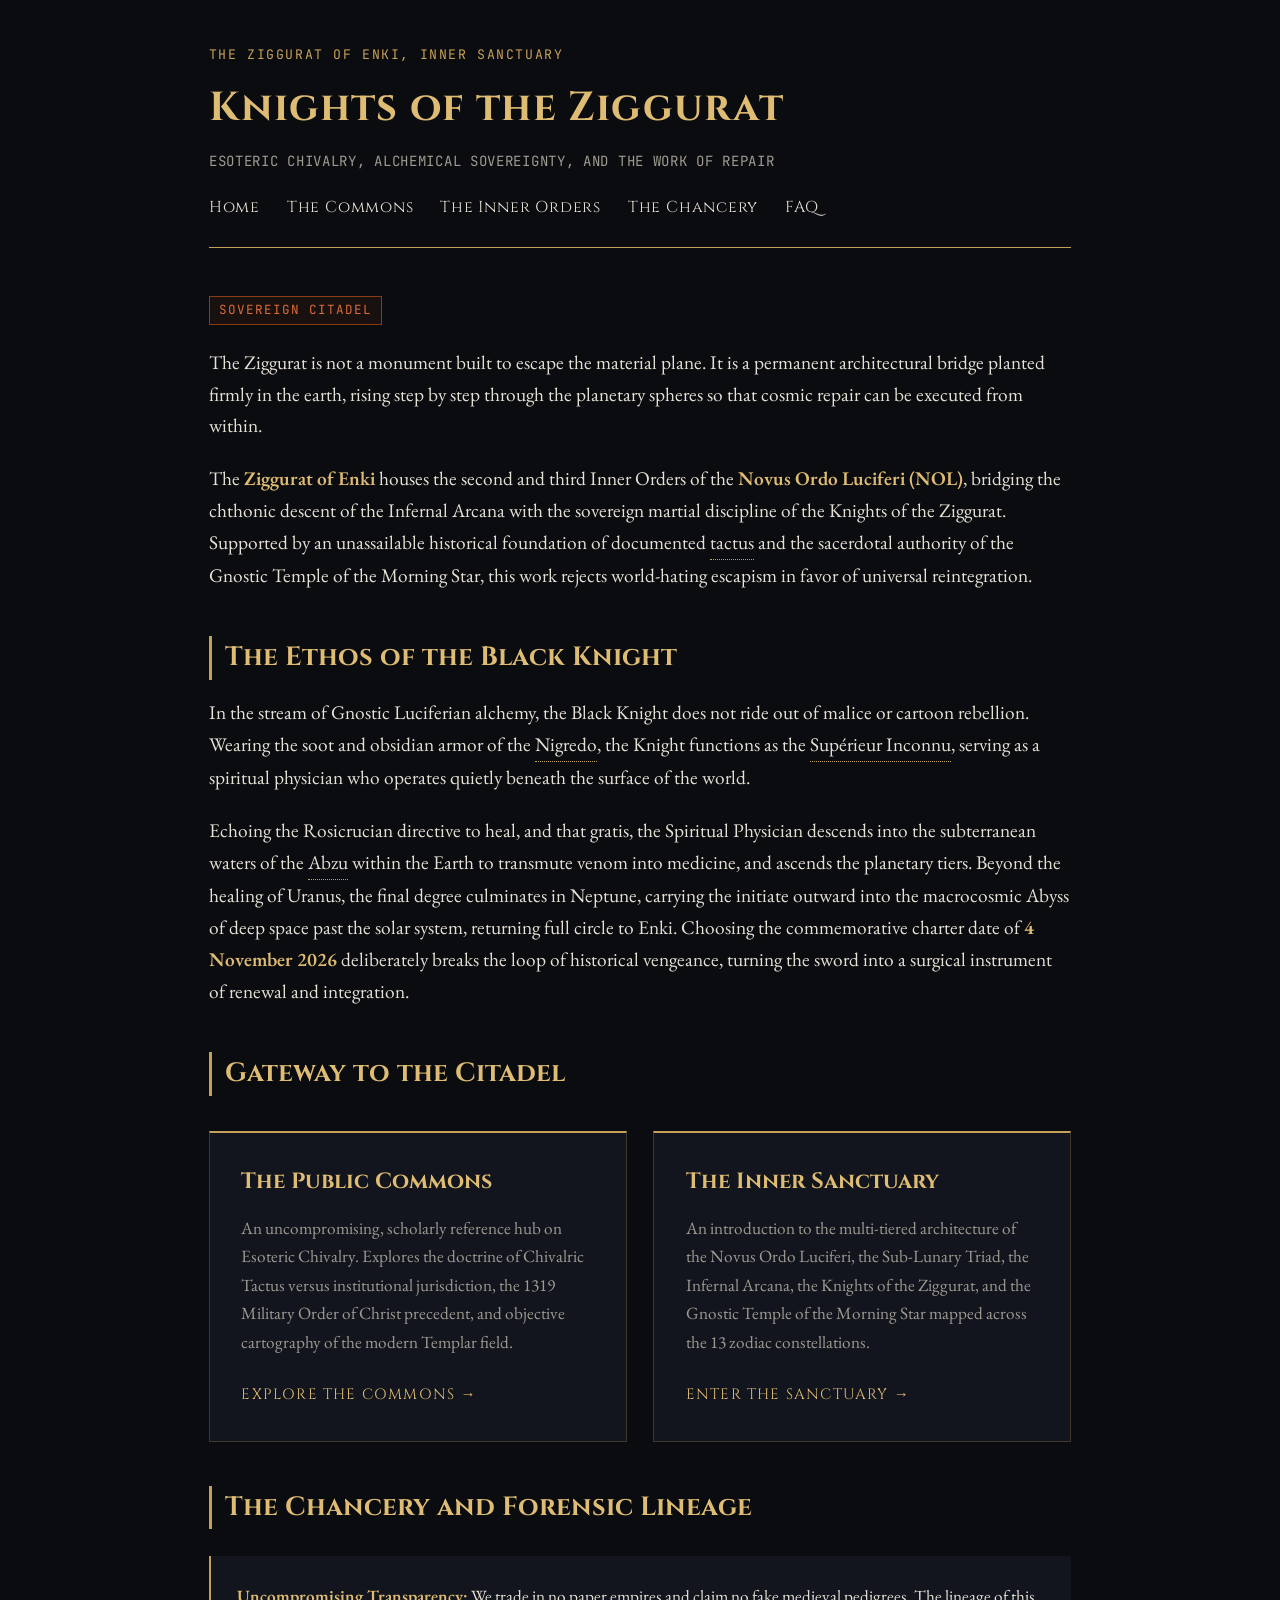
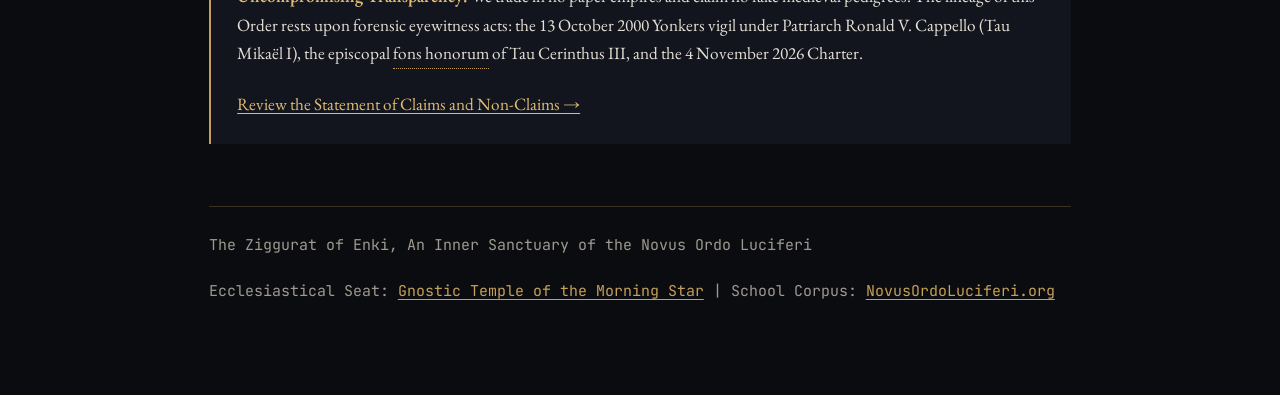
==== commit 630c8eec: "Update index.html" ====
--- a/index.html
+++ b/index.html
@@ -6,6 +6,12 @@
   <title>The Ziggurat of Enki | Esoteric Chivalry and Alchemical Sovereignty</title>
   <meta name="description" content="The sanctuary of esoteric chivalry, alchemical sovereignty, and the Inner Orders of the Novus Ordo Luciferi. Grounded in documented chivalric tactus and the work of cosmic repair.">
   
+  <!-- Open Graph / Social Meta Tags for Link Sharing -->
+  <meta property="og:title" content="The Ziggurat of Enki | Knights of the Ziggurat">
+  <meta property="og:description" content="An autonomous Order of Chivalry and Inner Order of the Novus Ordo Luciferi, uniting documented historical chivalric tactus with Gnostic Luciferian alchemy.">
+  <meta property="og:type" content="website">
+  <meta property="og:url" content="https://zigguratofenki.vercel.app">
+
   <!-- Google Fonts: Cinzel, EB Garamond, JetBrains Mono -->
   <link rel="preconnect" href="https://fonts.googleapis.com">
   <link rel="preconnect" href="https://fonts.gstatic.com" crossorigin>
@@ -40,20 +46,19 @@
       <div class="subtitle">Esoteric Chivalry, Alchemical Sovereignty, and The Work of Repair</div>
       
       <nav>
-  <a href="index.html">Home</a>
-  <a href="commons.html">The Commons</a>
-  <a href="sanctuary.html">The Inner Orders</a>
-  <a href="claims.html">The Chancery</a>
-  <a href="faq.html">FAQ</a>
-</nav>
-
+        <a href="index.html">Home</a>
+        <a href="commons.html">The Commons</a>
+        <a href="sanctuary.html">The Inner Orders</a>
+        <a href="claims.html">The Chancery</a>
+        <a href="faq.html">FAQ</a>
+      </nav>
     </header>
 
     <main>
       <span class="stamp">Sovereign Citadel</span>
       
       <p class="lede">
-        The Ziggurat is not a monument built to escape the material plain. It is a permanent architectural bridge planted firmly in the earth, rising step by step through the planetary spheres so that cosmic repair can be executed from within.
+        The Ziggurat is not a monument built to escape the material plane. It is a permanent architectural bridge planted firmly in the earth, rising step by step through the planetary spheres so that cosmic repair can be executed from within.
       </p>
 
       <p>
--- a/styles.css
+++ b/styles.css
@@ -269,14 +269,18 @@
 }
 
 
-/* Specialized Term Tooltips */
+/* Specialized Term Tooltips (Mobile & Desktop Friendly) */
 .glossary-term {
   border-bottom: 1px dotted var(--border-bronze);
   cursor: help;
   position: relative;
-}
-
-.glossary-term:hover::after {
+  display: inline-block;
+}
+
+/* Show on hover (desktop) or active focus (mobile tap) */
+.glossary-term:hover::after,
+.glossary-term:focus::after,
+.glossary-term:active::after {
   content: attr(data-tooltip);
   position: absolute;
   bottom: 125%;
@@ -295,3 +299,4 @@
   box-shadow: 0 4px 12px rgba(0,0,0,0.5);
   text-align: left;
 }
+
